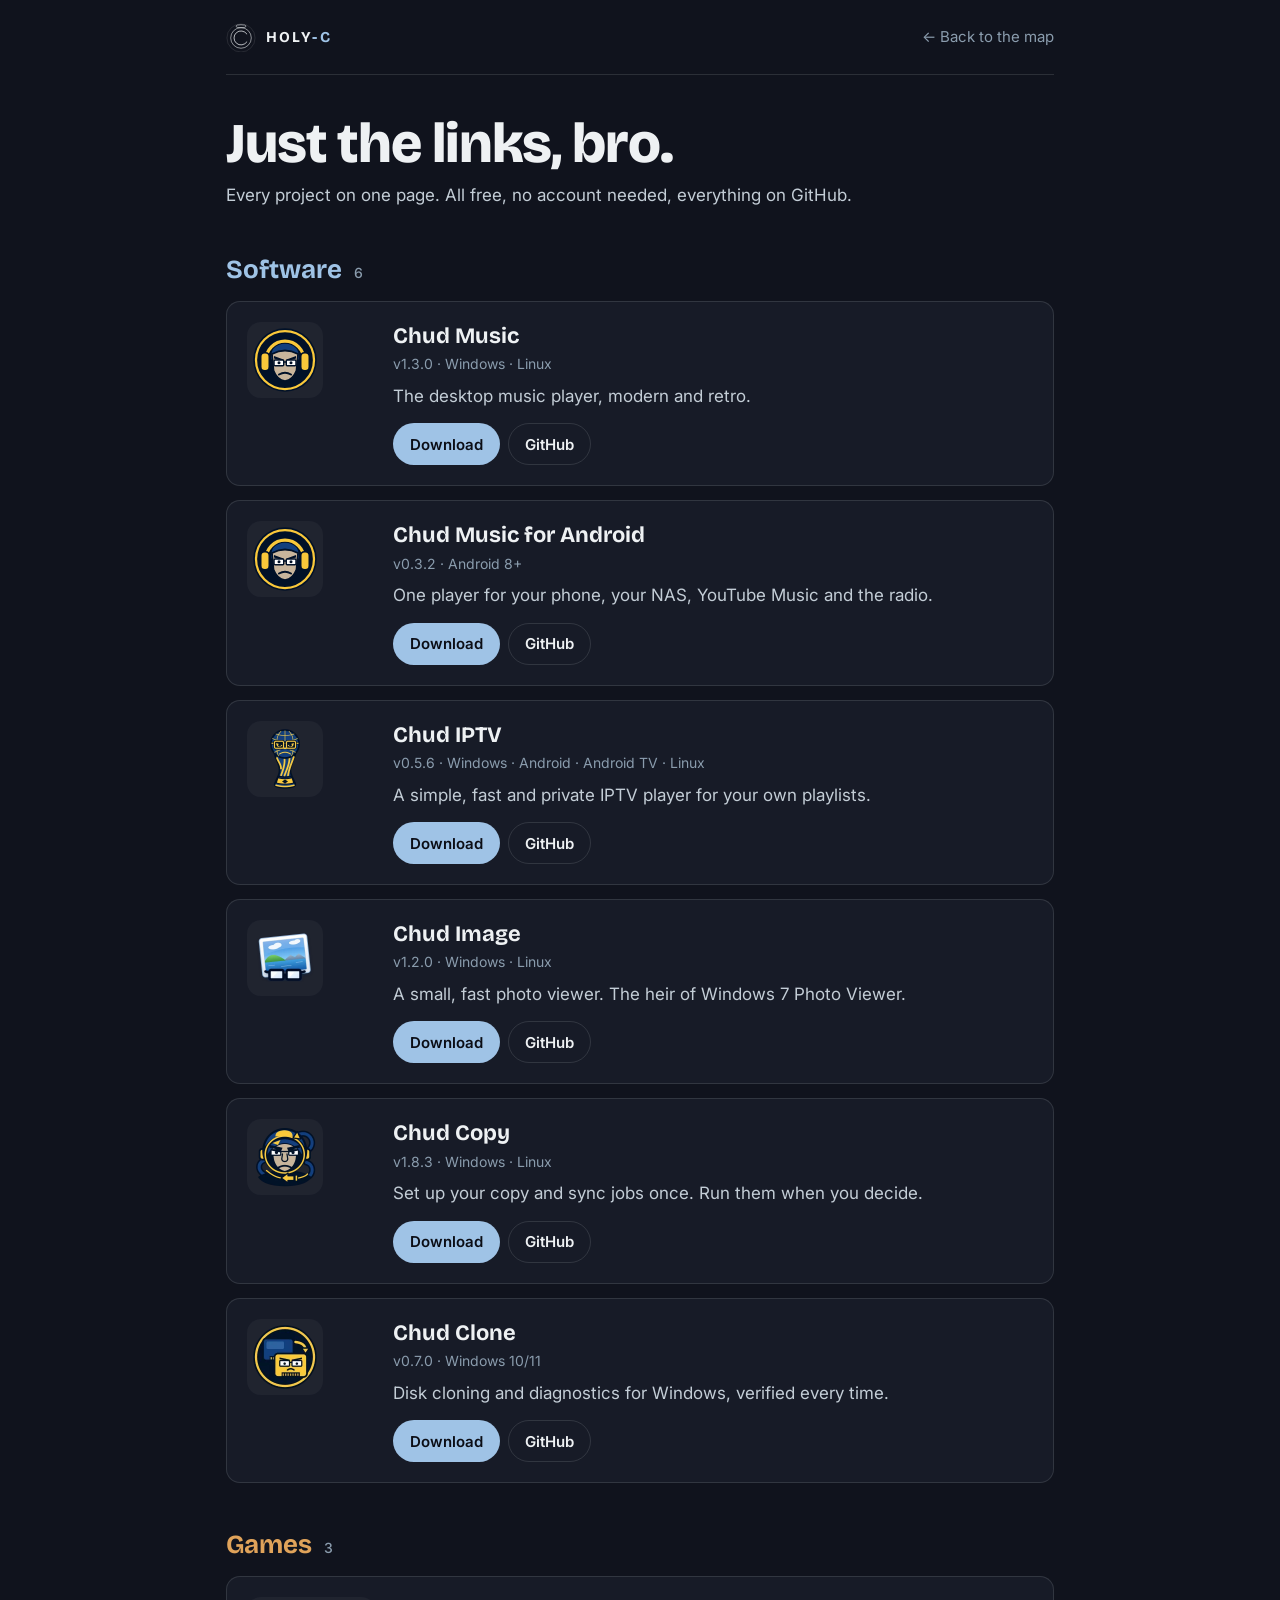
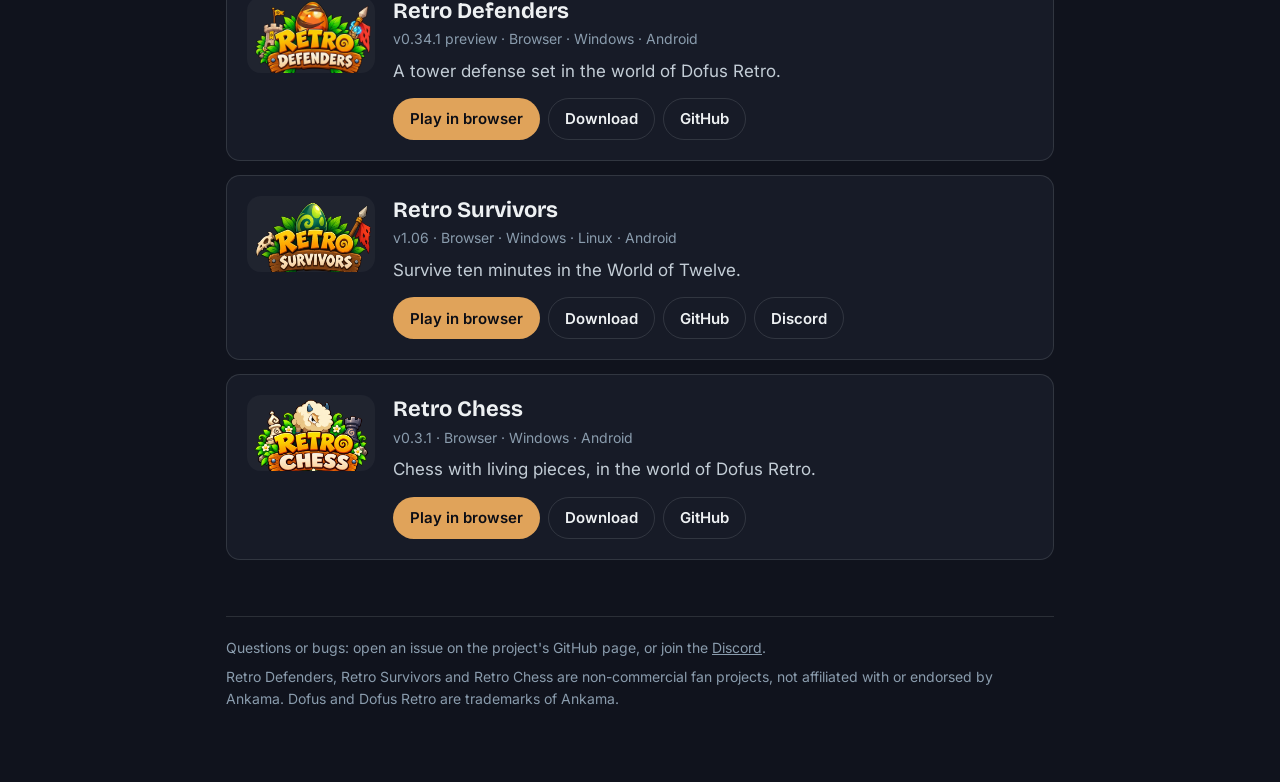
==== links/index.html @ c4fdc3a6 "Add "Just the links, bro": a plain page with every project /links/ lists software and games from dat" ====
<!DOCTYPE html>
<html lang="en">
<head>
  <meta charset="utf-8">
  <meta name="viewport" content="width=device-width, initial-scale=1, viewport-fit=cover">
  <title>Just the links — Holy-C</title>
  <meta name="description" content="Every Holy-C project on one plain page: free apps and Dofus Retro fan games, with download, play and GitHub links.">
  <meta name="theme-color" content="#10131d">
  <meta property="og:title" content="Just the links — Holy-C">
  <meta property="og:description" content="Every Holy-C project on one plain page, with download, play and GitHub links.">
  <meta property="og:url" content="https://holy-c.men/links/">
  <meta property="og:image" content="https://holy-c.men/assets/og.png">
  <link rel="canonical" href="https://holy-c.men/links/">
  <link rel="icon" href="/favicon.svg" type="image/svg+xml">
  <link rel="preconnect" href="https://fonts.googleapis.com">
  <link rel="preconnect" href="https://fonts.gstatic.com" crossorigin>
  <link href="https://fonts.googleapis.com/css2?family=Bricolage+Grotesque:opsz,wdth,wght@12..96,75..100,600..800&family=Inter:wght@400;500;600&display=swap" rel="stylesheet">
  <style>
    :root {
      --bg: #10131d;
      --card: #171b27;
      --ink: #eef1f3;
      --ink-dim: #c3cdd6;
      --muted: #8a9cad;
      --line: rgba(238, 241, 243, 0.12);
      --accent: #9fc3e6;
      --display: "Bricolage Grotesque", "Segoe UI", system-ui, sans-serif;
      --sans: "Inter", system-ui, -apple-system, "Segoe UI", sans-serif;
    }
    * { box-sizing: border-box; }
    html { font-stretch: 84%; -webkit-text-size-adjust: 100%; }
    body { margin: 0; background: var(--bg); color: var(--ink); font: 400 17px/1.55 var(--sans); font-stretch: 100%; }
    a { color: inherit; }
    .wrap { max-width: 860px; margin: 0 auto; padding: 0 16px 64px; }

    .top { display: flex; align-items: center; justify-content: space-between; gap: 16px; padding: 22px 0; border-bottom: 1px solid var(--line); }
    .brand { display: inline-flex; align-items: center; gap: 10px; text-decoration: none; font: 700 15px/1 var(--display); letter-spacing: 0.14em; }
    .brand svg { width: 30px; height: 30px; color: var(--ink); }
    .brand em { font-style: normal; color: var(--accent); }
    .back { color: var(--muted); font-size: 15px; text-decoration: none; white-space: nowrap; }
    .back:hover { color: var(--ink); text-decoration: underline; }

    h1 { font: 800 clamp(36px, 7vw, 56px)/1.02 var(--display); letter-spacing: -0.02em; margin: 40px 0 10px; }
    .lead { color: var(--ink-dim); margin: 0 0 8px; max-width: 60ch; }

    h2 { display: flex; align-items: baseline; gap: 12px; font: 700 26px/1.1 var(--display); margin: 48px 0 16px; color: var(--zone, var(--accent)); }
    h2 small { font: 500 14px/1 var(--sans); color: var(--muted); }

    .list { list-style: none; margin: 0; padding: 0; display: grid; gap: 14px; }
    .item { display: grid; grid-template-columns: 128px 1fr; gap: 18px; padding: 20px; background: var(--card); border: 1px solid var(--line); border-radius: 14px; }
    .logo { width: 76px; height: 76px; border-radius: 14px; background: rgba(255, 255, 255, 0.04); display: grid; place-items: center; overflow: hidden; }
    .logo img { width: 100%; height: 100%; object-fit: contain; padding: 6px; }
    .logo.wide { width: 128px; }
    .logo.wide img { padding: 4px; }
    .name { font: 700 22px/1.15 var(--display); margin: 2px 0 4px; }
    .meta { color: var(--muted); font-size: 14px; margin: 0 0 8px; }
    .desc { color: var(--ink-dim); margin: 0 0 14px; }
    .links { display: flex; flex-wrap: wrap; gap: 8px; }
    .links a { display: inline-flex; align-items: center; min-height: 42px; padding: 0 16px; border: 1px solid var(--line); border-radius: 999px; font: 600 15px/1 var(--sans); text-decoration: none; transition: background 0.15s, border-color 0.15s; }
    .links a:hover, .links a:focus-visible { border-color: var(--zone, var(--accent)); background: rgba(255, 255, 255, 0.05); }
    .links a.main { background: var(--zone, var(--accent)); border-color: transparent; color: #0b0d15; }
    .links a.main:hover { filter: brightness(1.08); background: var(--zone, var(--accent)); }

    .foot { margin-top: 56px; padding-top: 20px; border-top: 1px solid var(--line); color: var(--muted); font-size: 14px; }
    .foot p { margin: 0 0 8px; }
    .msg { color: var(--ink-dim); margin-top: 32px; }

    @media (max-width: 520px) {
      body { font-size: 16px; }
      .item { grid-template-columns: 1fr; gap: 12px; padding: 16px; }
      .logo { width: 64px; height: 64px; border-radius: 12px; }
      .logo.wide { width: 112px; }
      .name { font-size: 20px; }
      .links a { flex: 1 1 auto; justify-content: center; }
    }
  </style>
</head>
<body>
  <svg width="0" height="0" style="position:absolute" aria-hidden="true">
    <symbol id="mark" viewBox="0 0 64 64">
      <circle cx="32" cy="34" r="22" fill="none" stroke="currentColor" stroke-width="1.2"/>
      <path d="M44.5 25.5A15 15 0 1 0 44.5 42.5" fill="none" stroke="currentColor" stroke-width="1.6" stroke-linecap="round"/>
      <ellipse cx="32" cy="9" rx="11" ry="3.2" fill="none" stroke="currentColor" stroke-width="1.2"/>
      <circle cx="32" cy="34" r="30" fill="none" stroke="currentColor" stroke-width=".5" opacity=".45"/>
    </symbol>
  </svg>

  <div class="wrap">
    <header class="top">
      <a class="brand" href="/" aria-label="Holy-C home"><svg aria-hidden="true"><use href="#mark"/></svg><span>HOLY<em>-C</em></span></a>
      <a class="back" href="/">← Back to the map</a>
    </header>

    <main>
      <h1>Just the links, bro.</h1>
      <p class="lead">Every project on one page. All free, no account needed, everything on GitHub.</p>
      <div id="list"><p class="msg">Loading…</p></div>
      <noscript><p class="msg">This list needs JavaScript. Everything is also on <a href="https://github.com/BigFatDeuce">github.com/BigFatDeuce</a>.</p></noscript>
    </main>

    <footer class="foot">
      <p>Questions or bugs: open an issue on the project's GitHub page, or join the <a href="https://discord.gg/N8f62M2eaK">Discord</a>.</p>
      <p id="legal"></p>
    </footer>
  </div>

  <script>
    (function () {
      var esc = function (s) {
        return String(s == null ? '' : s).replace(/[&<>"']/g, function (c) {
          return { '&': '&amp;', '<': '&lt;', '>': '&gt;', '"': '&quot;', "'": '&#39;' }[c];
        });
      };
      // Paths in projects.json are relative to the site root.
      var url = function (p) { return /^(https?:)?\//.test(p) ? p : '/' + p; };

      // Same rules as linksOf() in js/main.js.
      function linksOf(p) {
        var L = p.links || {}, out = [];
        if (L.play) out.push(['Play in browser', L.play]);
        if (L.download !== false && (L.download || p.repo)) out.push(['Download', L.download || 'https://github.com/' + p.repo + '/releases' + (p.prerelease ? '' : '/latest')]);
        if (L.website) out.push(['Website', L.website]);
        if (L.github !== false && (L.github || p.repo)) out.push(['GitHub', L.github || 'https://github.com/' + p.repo]);
        if (L.discord) out.push(['Discord', L.discord]);
        return out;
      }

      function card(p) {
        var meta = (p.version ? 'v' + p.version + (p.prerelease ? ' preview' : '') + ' · ' : '') + (p.platforms || []).join(' · ');
        var links = linksOf(p).map(function (l, i) {
          return '<a' + (i === 0 ? ' class="main"' : '') + ' href="' + esc(l[1]) + '" target="_blank" rel="noopener">' + esc(l[0]) + '</a>';
        }).join('');
        return '<li class="item">' +
          '<div class="logo' + (p.logoWide ? ' wide' : '') + '">' + (p.logo ? '<img src="' + esc(url(p.logo)) + '" alt="" width="76" height="76" decoding="async">' : '') + '</div>' +
          '<div><h3 class="name">' + esc(p.name) + '</h3>' +
          '<p class="meta">' + esc(meta) + '</p>' +
          '<p class="desc">' + esc(p.tagline) + '</p>' +
          '<div class="links">' + links + '</div></div></li>';
      }

      fetch('/data/projects.json', { cache: 'no-cache' })
        .then(function (r) { if (!r.ok) throw new Error('HTTP ' + r.status); return r.json(); })
        .then(function (d) {
          var html = (d.regions || []).map(function (r) {
            var items = d.projects.filter(function (p) { return p.region === r.id; });
            if (!items.length) return '';
            return '<section style="--zone:' + esc(r.color) + '"><h2>' + esc(r.title) + ' <small>' + items.length + '</small></h2>' +
              '<ul class="list">' + items.map(card).join('') + '</ul></section>';
          }).join('');
          document.getElementById('list').innerHTML = html;

          var games = d.projects.filter(function (p) { return p.region === 'games'; }).map(function (p) { return p.name; });
          if (games.length) {
            var names = games.length > 1 ? games.slice(0, -1).join(', ') + ' and ' + games[games.length - 1] : games[0];
            document.getElementById('legal').textContent = names + (games.length > 1 ? ' are' : ' is a') + ' non-commercial fan project' + (games.length > 1 ? 's' : '') + ', not affiliated with or endorsed by Ankama. Dofus and Dofus Retro are trademarks of Ankama.';
          }
        })
        .catch(function () {
          document.getElementById('list').innerHTML = '<p class="msg">Could not load the list. Everything is on <a href="https://github.com/BigFatDeuce">github.com/BigFatDeuce</a>.</p>';
        });
    })();
  </script>
</body>
</html>
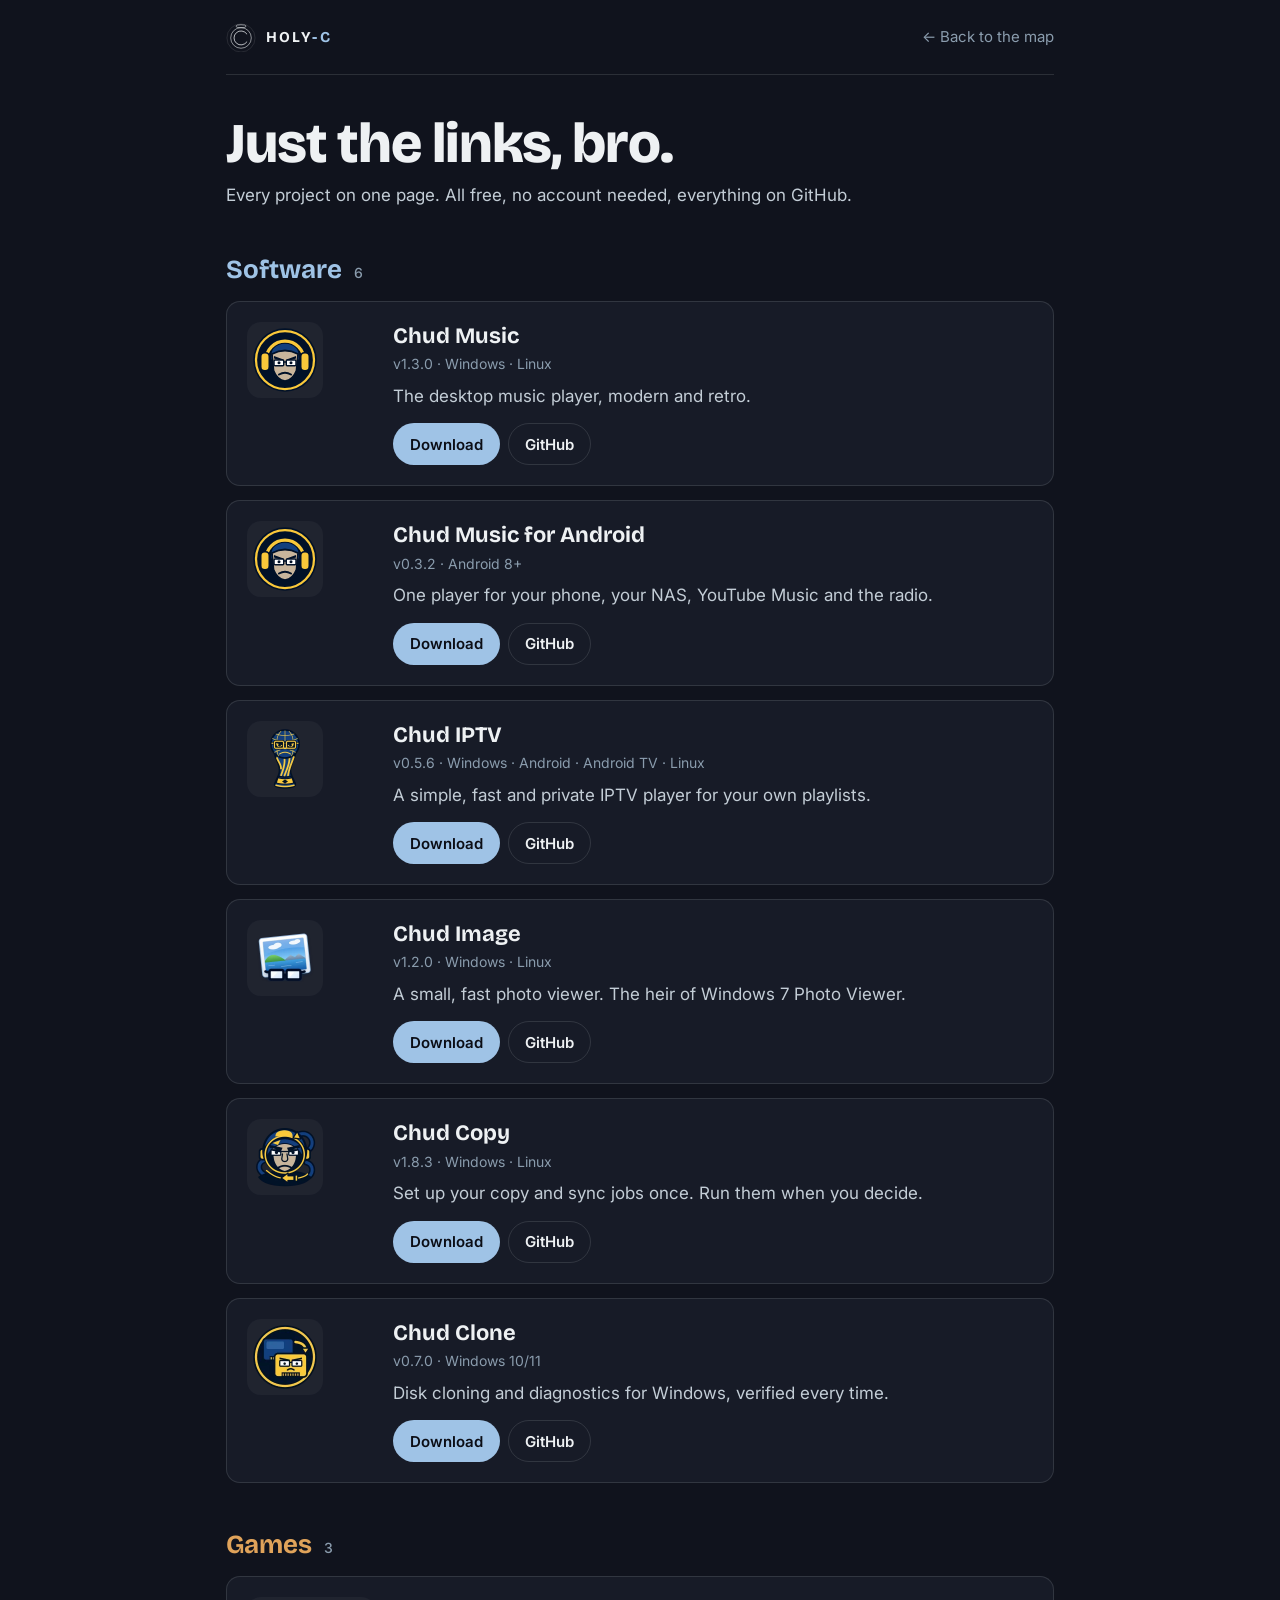
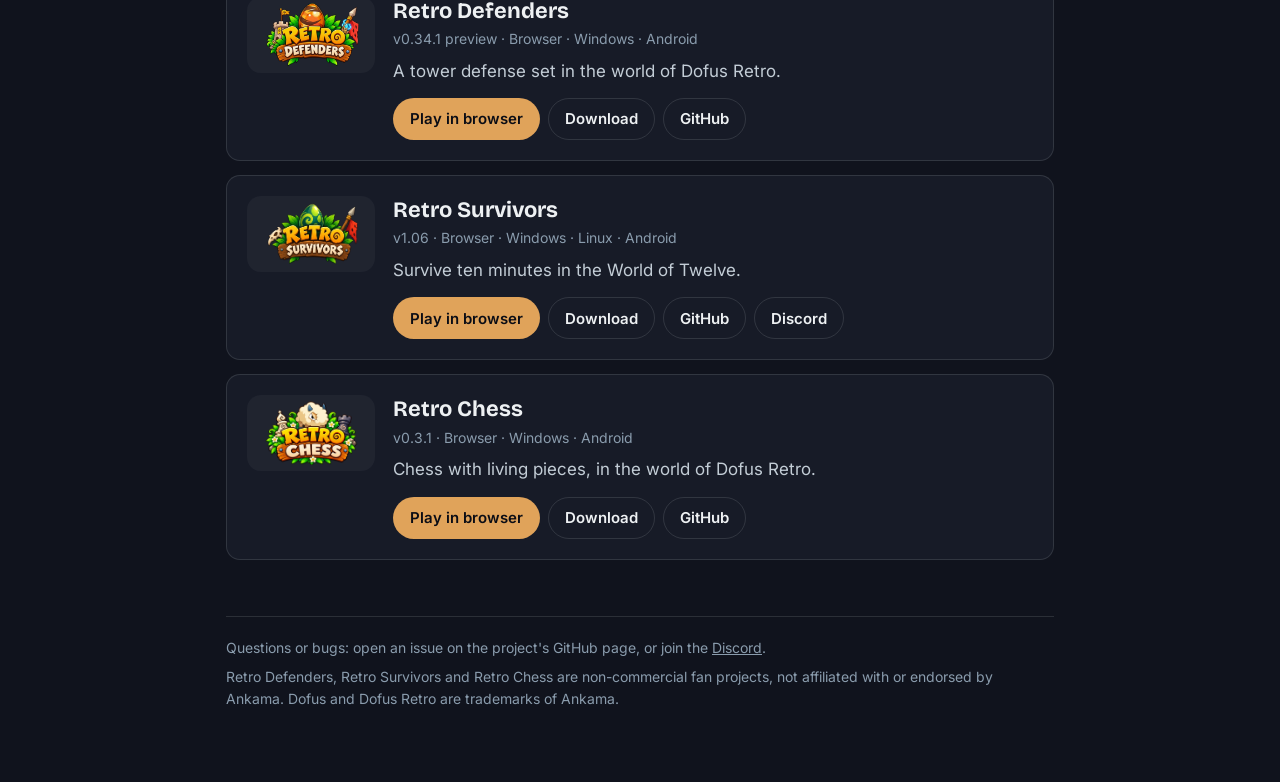
==== commit 9a2e2d0b: "Links page: fit logos inside their frame instead of cropping the bottom Co-Authored-By: Claude Opus " ====
--- a/links/index.html
+++ b/links/index.html
@@ -48,10 +48,9 @@
 
     .list { list-style: none; margin: 0; padding: 0; display: grid; gap: 14px; }
     .item { display: grid; grid-template-columns: 128px 1fr; gap: 18px; padding: 20px; background: var(--card); border: 1px solid var(--line); border-radius: 14px; }
-    .logo { width: 76px; height: 76px; border-radius: 14px; background: rgba(255, 255, 255, 0.04); display: grid; place-items: center; overflow: hidden; }
-    .logo img { width: 100%; height: 100%; object-fit: contain; padding: 6px; }
+    .logo { position: relative; width: 76px; height: 76px; border-radius: 14px; background: rgba(255, 255, 255, 0.04); overflow: hidden; }
+    .logo img { position: absolute; inset: 0; width: 100%; height: 100%; object-fit: contain; padding: 6px; }
     .logo.wide { width: 128px; }
-    .logo.wide img { padding: 4px; }
     .name { font: 700 22px/1.15 var(--display); margin: 2px 0 4px; }
     .meta { color: var(--muted); font-size: 14px; margin: 0 0 8px; }
     .desc { color: var(--ink-dim); margin: 0 0 14px; }
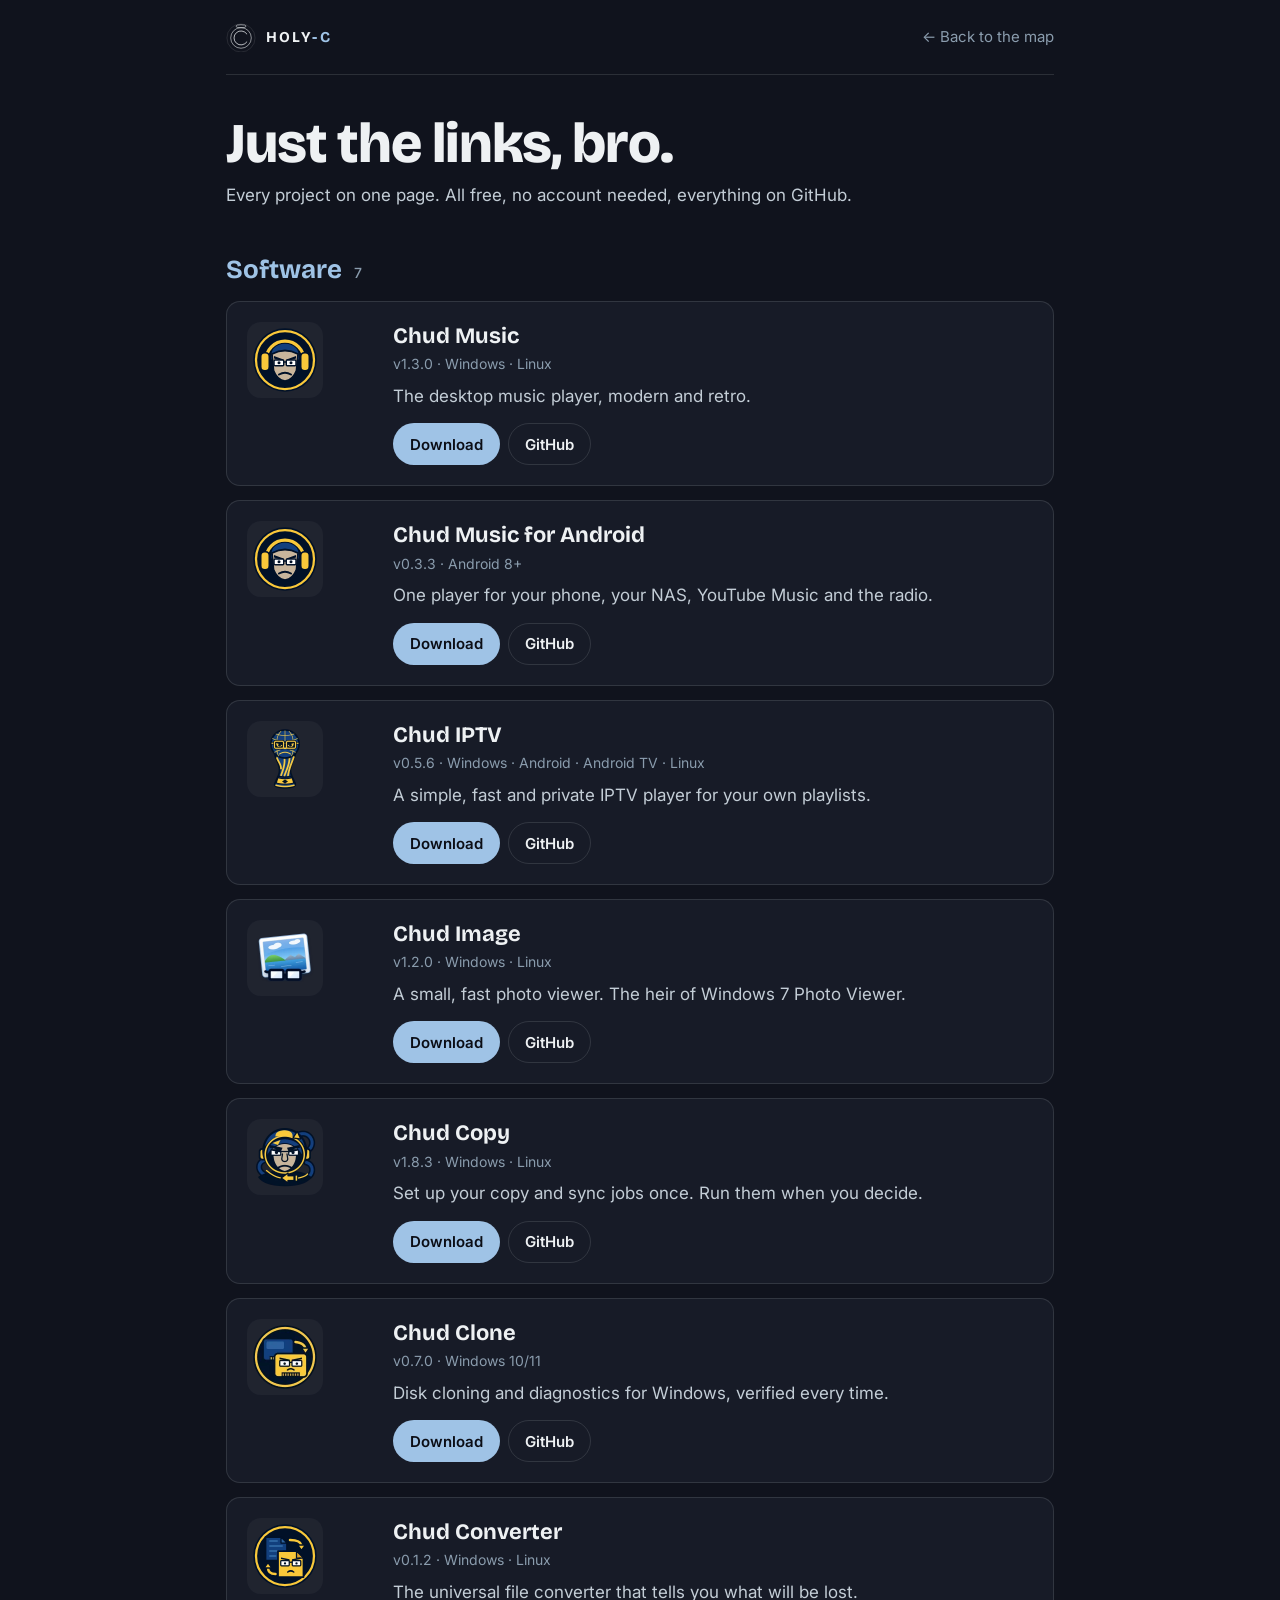
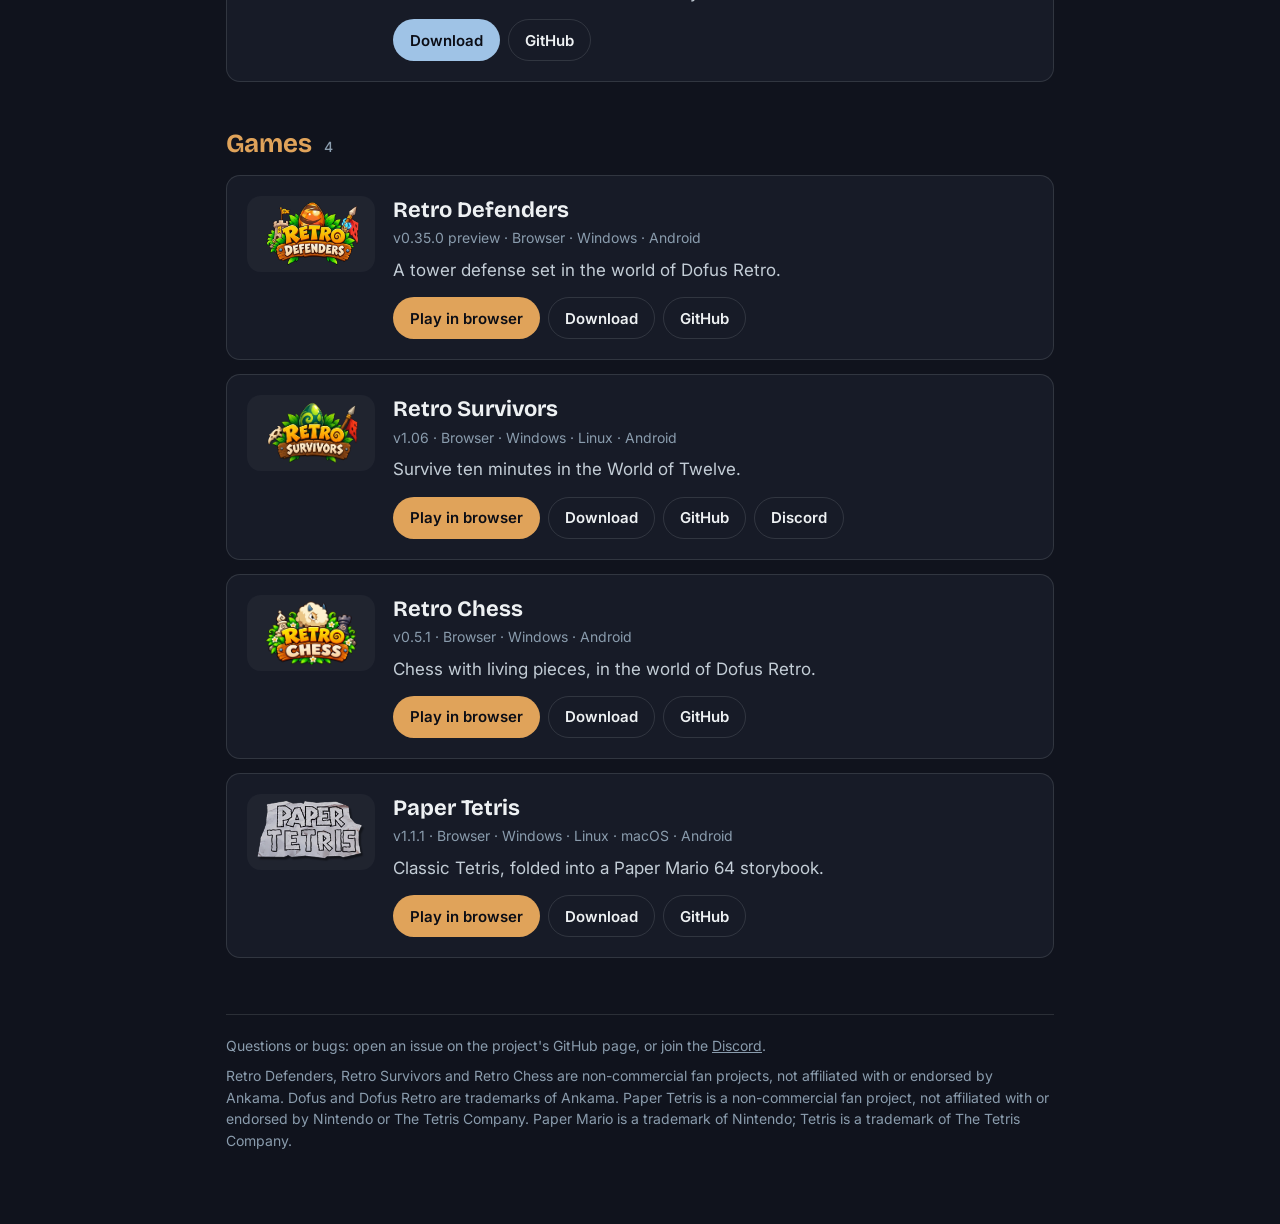
==== commit 258d1edd: "Add Chud Converter and Paper Tetris; add new projects automatically - New projects: Chud Converter 0" ====
--- a/links/index.html
+++ b/links/index.html
@@ -4,7 +4,7 @@
   <meta charset="utf-8">
   <meta name="viewport" content="width=device-width, initial-scale=1, viewport-fit=cover">
   <title>Just the links — Holy-C</title>
-  <meta name="description" content="Every Holy-C project on one plain page: free apps and Dofus Retro fan games, with download, play and GitHub links.">
+  <meta name="description" content="Every Holy-C project on one plain page: free apps and fan games, with download, play and GitHub links.">
   <meta name="theme-color" content="#10131d">
   <meta property="og:title" content="Just the links — Holy-C">
   <meta property="og:description" content="Every Holy-C project on one plain page, with download, play and GitHub links.">
@@ -148,11 +148,7 @@
           }).join('');
           document.getElementById('list').innerHTML = html;
 
-          var games = d.projects.filter(function (p) { return p.region === 'games'; }).map(function (p) { return p.name; });
-          if (games.length) {
-            var names = games.length > 1 ? games.slice(0, -1).join(', ') + ' and ' + games[games.length - 1] : games[0];
-            document.getElementById('legal').textContent = names + (games.length > 1 ? ' are' : ' is a') + ' non-commercial fan project' + (games.length > 1 ? 's' : '') + ', not affiliated with or endorsed by Ankama. Dofus and Dofus Retro are trademarks of Ankama.';
-          }
+          document.getElementById('legal').textContent = ((d.site && d.site.legal) || []).join(' ');
         })
         .catch(function () {
           document.getElementById('list').innerHTML = '<p class="msg">Could not load the list. Everything is on <a href="https://github.com/BigFatDeuce">github.com/BigFatDeuce</a>.</p>';
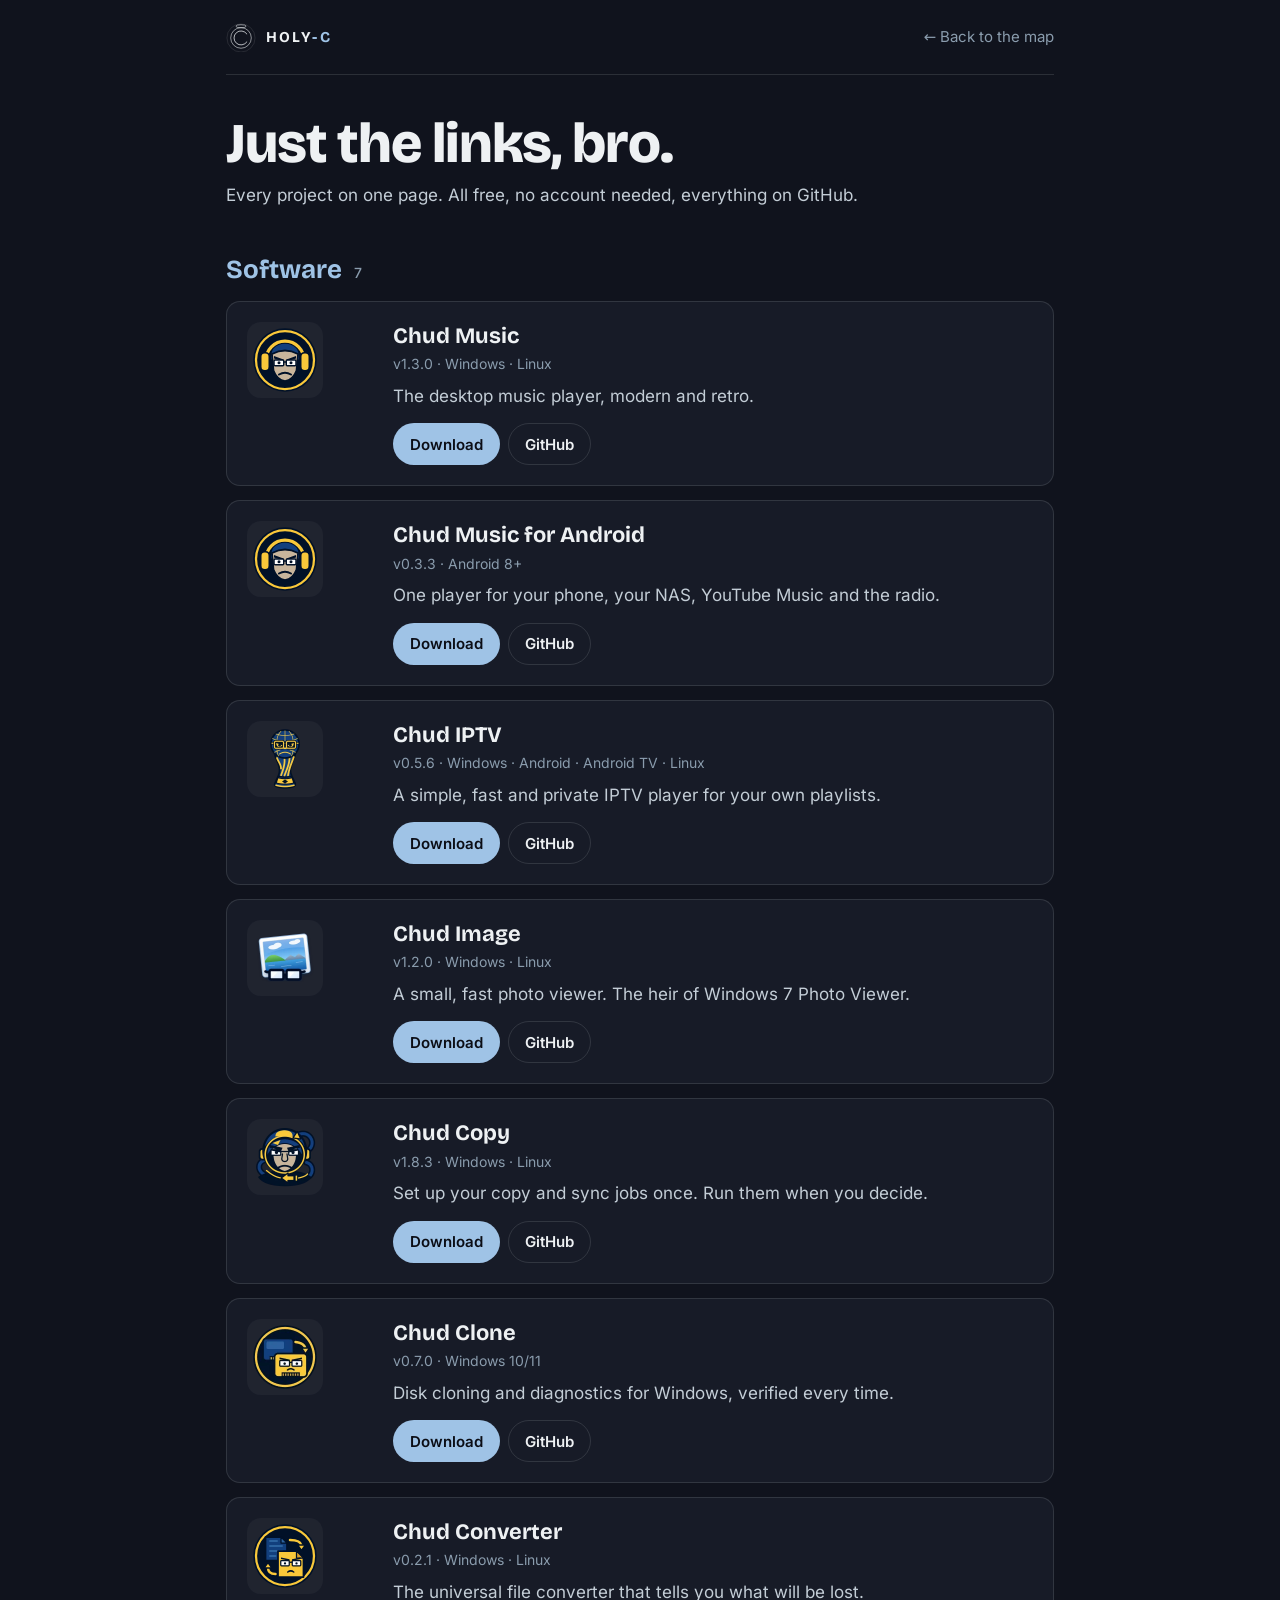
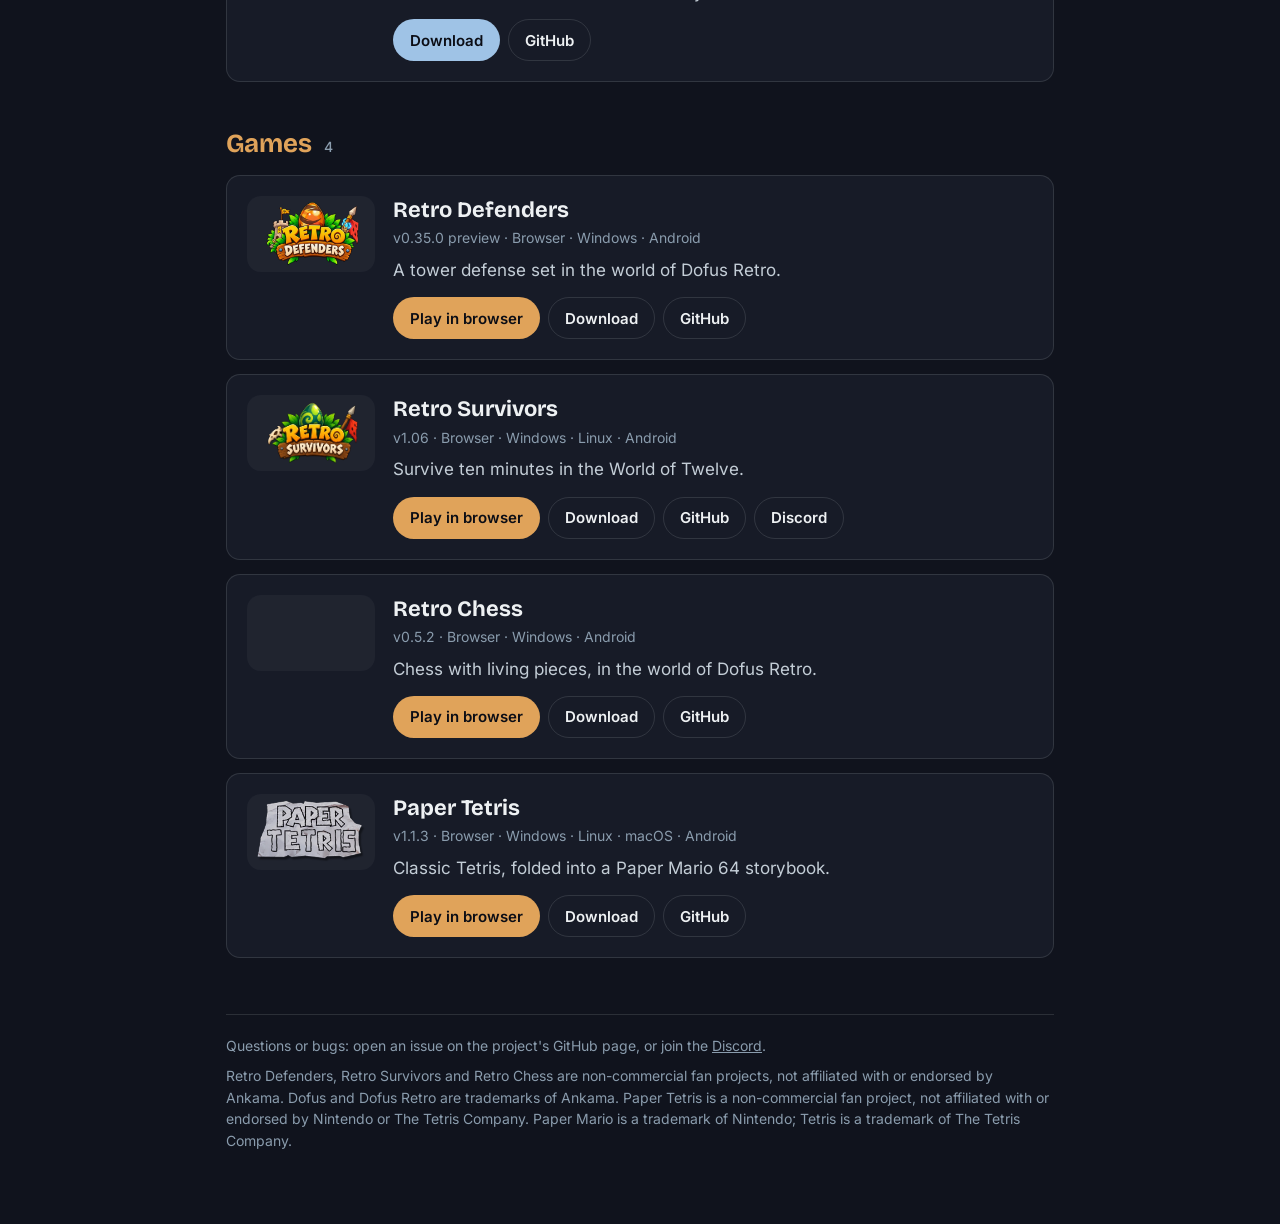
==== commit 5d0562e2: "Self-host the fonts so visitors never contact Google Bricolage Grotesque (variable), Chakra Petch 70" ====
--- a/links/index.html
+++ b/links/index.html
@@ -12,10 +12,13 @@
   <meta property="og:image" content="https://holy-c.men/assets/og.png">
   <link rel="canonical" href="https://holy-c.men/links/">
   <link rel="icon" href="/favicon.svg" type="image/svg+xml">
-  <link rel="preconnect" href="https://fonts.googleapis.com">
-  <link rel="preconnect" href="https://fonts.gstatic.com" crossorigin>
-  <link href="https://fonts.googleapis.com/css2?family=Bricolage+Grotesque:opsz,wdth,wght@12..96,75..100,600..800&family=Inter:wght@400;500;600&display=swap" rel="stylesheet">
+  <link rel="preload" href="/assets/fonts/inter-latin.woff2" as="font" type="font/woff2" crossorigin>
   <style>
+    /* Self-hosted fonts (SIL OFL, see /assets/fonts/OFL.txt): visitors never contact Google. */
+    @font-face { font-family: "Bricolage Grotesque"; font-style: normal; font-weight: 200 800; font-stretch: 75% 100%; font-display: swap; src: url("/assets/fonts/bricolage-grotesque-latin-ext.woff2") format("woff2"); unicode-range: U+0100-02BA, U+02BD-02C5, U+02C7-02CC, U+02CE-02D7, U+02DD-02FF, U+0304, U+0308, U+0329, U+1D00-1DBF, U+1E00-1E9F, U+1EF2-1EFF, U+2020, U+20A0-20AB, U+20AD-20C4, U+2113, U+2C60-2C7F, U+A720-A7FF; }
+    @font-face { font-family: "Bricolage Grotesque"; font-style: normal; font-weight: 200 800; font-stretch: 75% 100%; font-display: swap; src: url("/assets/fonts/bricolage-grotesque-latin.woff2") format("woff2"); unicode-range: U+0000-00FF, U+0131, U+0152-0153, U+02BB-02BC, U+02C6, U+02DA, U+02DC, U+0304, U+0308, U+0329, U+2000-206F, U+20AC, U+2122, U+2191, U+2193, U+2212, U+2215, U+FEFF, U+FFFD; }
+    @font-face { font-family: "Inter"; font-style: normal; font-weight: 400 600; font-display: swap; src: url("/assets/fonts/inter-latin-ext.woff2") format("woff2"); unicode-range: U+0100-02BA, U+02BD-02C5, U+02C7-02CC, U+02CE-02D7, U+02DD-02FF, U+0304, U+0308, U+0329, U+1D00-1DBF, U+1E00-1E9F, U+1EF2-1EFF, U+2020, U+20A0-20AB, U+20AD-20C4, U+2113, U+2C60-2C7F, U+A720-A7FF; }
+    @font-face { font-family: "Inter"; font-style: normal; font-weight: 400 600; font-display: swap; src: url("/assets/fonts/inter-latin.woff2") format("woff2"); unicode-range: U+0000-00FF, U+0131, U+0152-0153, U+02BB-02BC, U+02C6, U+02DA, U+02DC, U+0304, U+0308, U+0329, U+2000-206F, U+20AC, U+2122, U+2191, U+2193, U+2212, U+2215, U+FEFF, U+FFFD; }
     :root {
       --bg: #10131d;
       --card: #171b27;
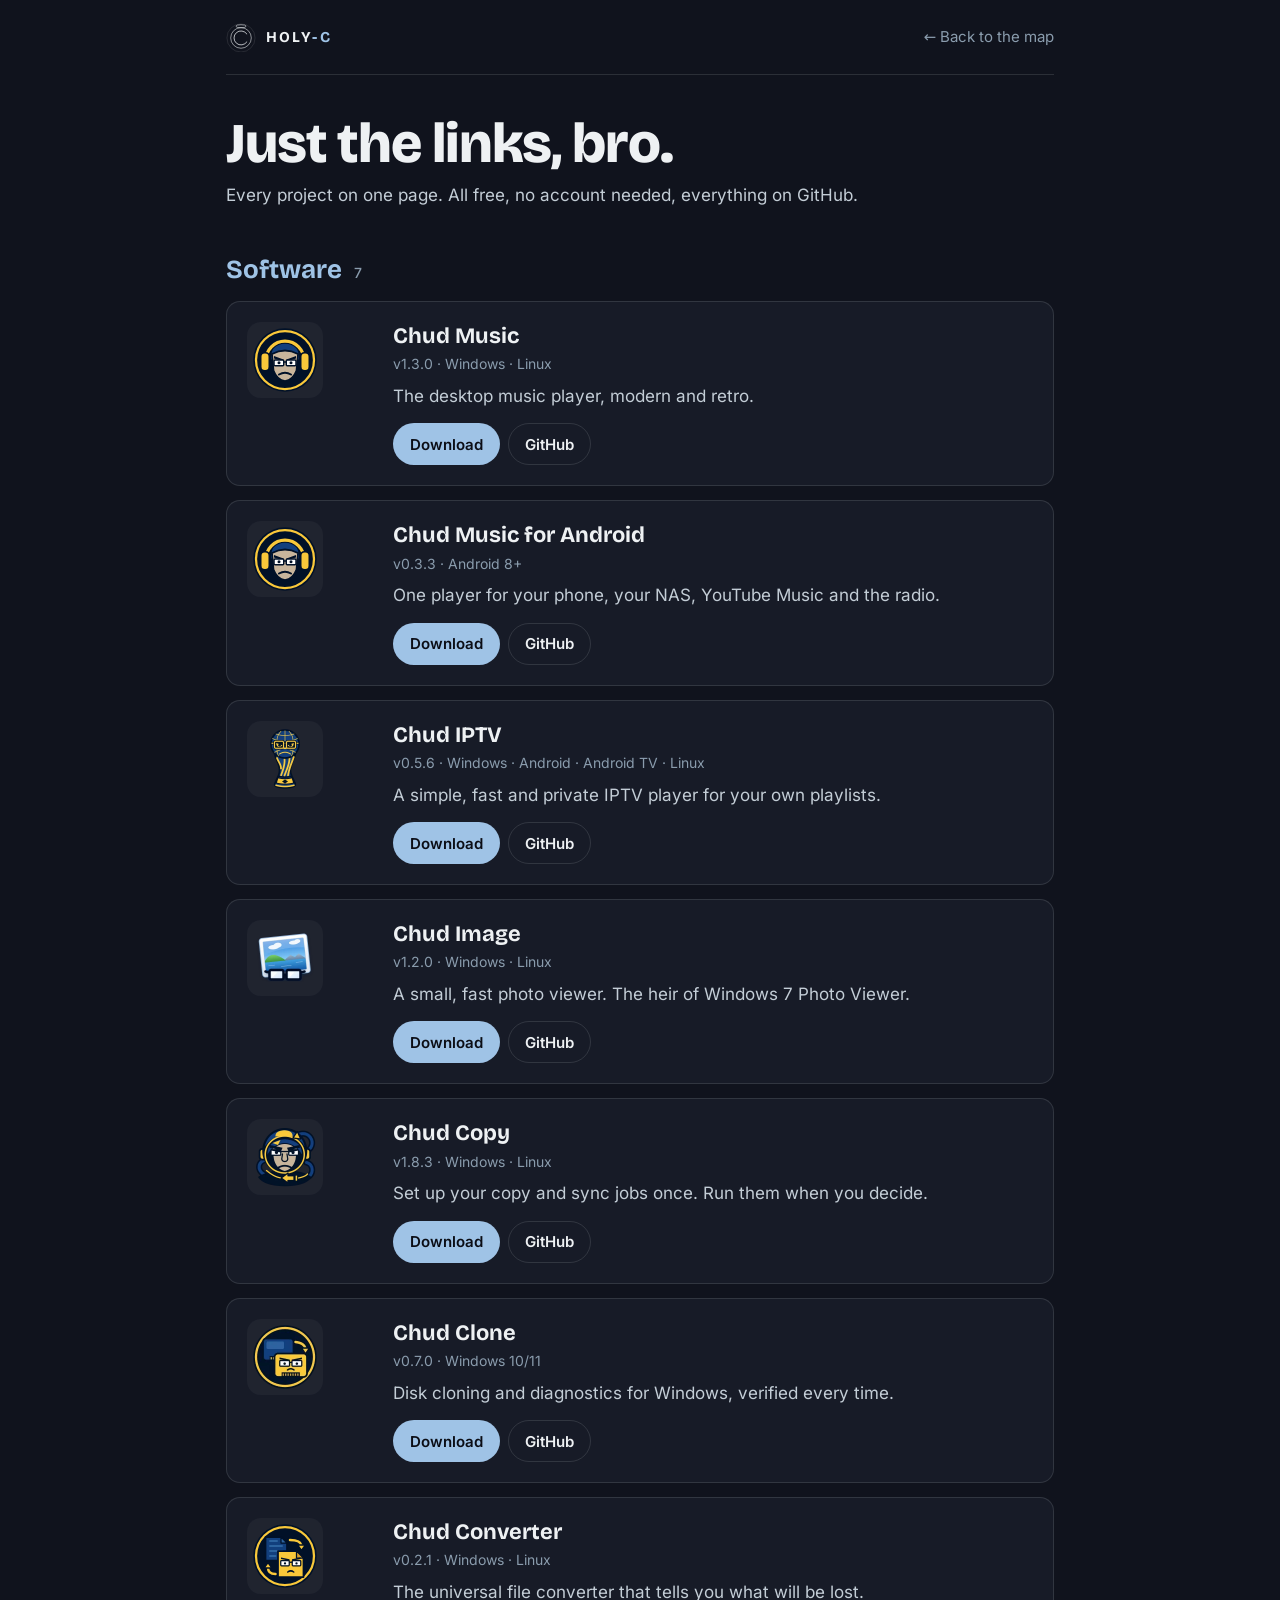
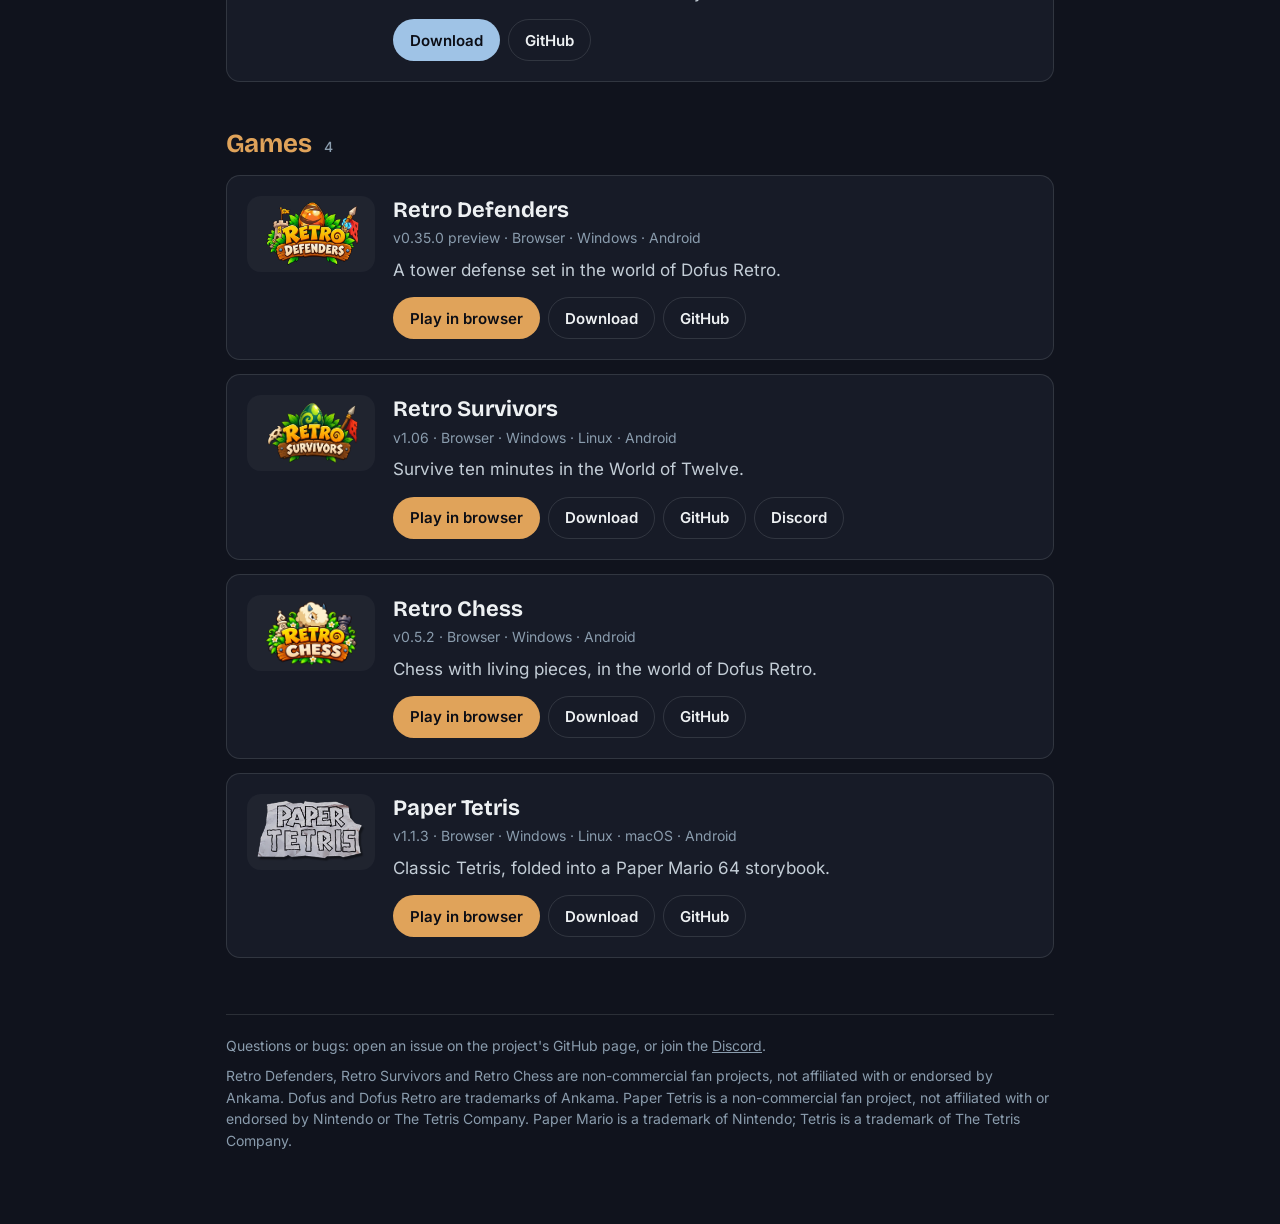
==== commit 4f926431: "Add a strict Content-Security-Policy and other security headers - CSP: only same-origin scripts, sty" ====
--- a/links/index.html
+++ b/links/index.html
@@ -13,69 +13,7 @@
   <link rel="canonical" href="https://holy-c.men/links/">
   <link rel="icon" href="/favicon.svg" type="image/svg+xml">
   <link rel="preload" href="/assets/fonts/inter-latin.woff2" as="font" type="font/woff2" crossorigin>
-  <style>
-    /* Self-hosted fonts (SIL OFL, see /assets/fonts/OFL.txt): visitors never contact Google. */
-    @font-face { font-family: "Bricolage Grotesque"; font-style: normal; font-weight: 200 800; font-stretch: 75% 100%; font-display: swap; src: url("/assets/fonts/bricolage-grotesque-latin-ext.woff2") format("woff2"); unicode-range: U+0100-02BA, U+02BD-02C5, U+02C7-02CC, U+02CE-02D7, U+02DD-02FF, U+0304, U+0308, U+0329, U+1D00-1DBF, U+1E00-1E9F, U+1EF2-1EFF, U+2020, U+20A0-20AB, U+20AD-20C4, U+2113, U+2C60-2C7F, U+A720-A7FF; }
-    @font-face { font-family: "Bricolage Grotesque"; font-style: normal; font-weight: 200 800; font-stretch: 75% 100%; font-display: swap; src: url("/assets/fonts/bricolage-grotesque-latin.woff2") format("woff2"); unicode-range: U+0000-00FF, U+0131, U+0152-0153, U+02BB-02BC, U+02C6, U+02DA, U+02DC, U+0304, U+0308, U+0329, U+2000-206F, U+20AC, U+2122, U+2191, U+2193, U+2212, U+2215, U+FEFF, U+FFFD; }
-    @font-face { font-family: "Inter"; font-style: normal; font-weight: 400 600; font-display: swap; src: url("/assets/fonts/inter-latin-ext.woff2") format("woff2"); unicode-range: U+0100-02BA, U+02BD-02C5, U+02C7-02CC, U+02CE-02D7, U+02DD-02FF, U+0304, U+0308, U+0329, U+1D00-1DBF, U+1E00-1E9F, U+1EF2-1EFF, U+2020, U+20A0-20AB, U+20AD-20C4, U+2113, U+2C60-2C7F, U+A720-A7FF; }
-    @font-face { font-family: "Inter"; font-style: normal; font-weight: 400 600; font-display: swap; src: url("/assets/fonts/inter-latin.woff2") format("woff2"); unicode-range: U+0000-00FF, U+0131, U+0152-0153, U+02BB-02BC, U+02C6, U+02DA, U+02DC, U+0304, U+0308, U+0329, U+2000-206F, U+20AC, U+2122, U+2191, U+2193, U+2212, U+2215, U+FEFF, U+FFFD; }
-    :root {
-      --bg: #10131d;
-      --card: #171b27;
-      --ink: #eef1f3;
-      --ink-dim: #c3cdd6;
-      --muted: #8a9cad;
-      --line: rgba(238, 241, 243, 0.12);
-      --accent: #9fc3e6;
-      --display: "Bricolage Grotesque", "Segoe UI", system-ui, sans-serif;
-      --sans: "Inter", system-ui, -apple-system, "Segoe UI", sans-serif;
-    }
-    * { box-sizing: border-box; }
-    html { font-stretch: 84%; -webkit-text-size-adjust: 100%; }
-    body { margin: 0; background: var(--bg); color: var(--ink); font: 400 17px/1.55 var(--sans); font-stretch: 100%; }
-    a { color: inherit; }
-    .wrap { max-width: 860px; margin: 0 auto; padding: 0 16px 64px; }
-
-    .top { display: flex; align-items: center; justify-content: space-between; gap: 16px; padding: 22px 0; border-bottom: 1px solid var(--line); }
-    .brand { display: inline-flex; align-items: center; gap: 10px; text-decoration: none; font: 700 15px/1 var(--display); letter-spacing: 0.14em; }
-    .brand svg { width: 30px; height: 30px; color: var(--ink); }
-    .brand em { font-style: normal; color: var(--accent); }
-    .back { color: var(--muted); font-size: 15px; text-decoration: none; white-space: nowrap; }
-    .back:hover { color: var(--ink); text-decoration: underline; }
-
-    h1 { font: 800 clamp(36px, 7vw, 56px)/1.02 var(--display); letter-spacing: -0.02em; margin: 40px 0 10px; }
-    .lead { color: var(--ink-dim); margin: 0 0 8px; max-width: 60ch; }
-
-    h2 { display: flex; align-items: baseline; gap: 12px; font: 700 26px/1.1 var(--display); margin: 48px 0 16px; color: var(--zone, var(--accent)); }
-    h2 small { font: 500 14px/1 var(--sans); color: var(--muted); }
-
-    .list { list-style: none; margin: 0; padding: 0; display: grid; gap: 14px; }
-    .item { display: grid; grid-template-columns: 128px 1fr; gap: 18px; padding: 20px; background: var(--card); border: 1px solid var(--line); border-radius: 14px; }
-    .logo { position: relative; width: 76px; height: 76px; border-radius: 14px; background: rgba(255, 255, 255, 0.04); overflow: hidden; }
-    .logo img { position: absolute; inset: 0; width: 100%; height: 100%; object-fit: contain; padding: 6px; }
-    .logo.wide { width: 128px; }
-    .name { font: 700 22px/1.15 var(--display); margin: 2px 0 4px; }
-    .meta { color: var(--muted); font-size: 14px; margin: 0 0 8px; }
-    .desc { color: var(--ink-dim); margin: 0 0 14px; }
-    .links { display: flex; flex-wrap: wrap; gap: 8px; }
-    .links a { display: inline-flex; align-items: center; min-height: 42px; padding: 0 16px; border: 1px solid var(--line); border-radius: 999px; font: 600 15px/1 var(--sans); text-decoration: none; transition: background 0.15s, border-color 0.15s; }
-    .links a:hover, .links a:focus-visible { border-color: var(--zone, var(--accent)); background: rgba(255, 255, 255, 0.05); }
-    .links a.main { background: var(--zone, var(--accent)); border-color: transparent; color: #0b0d15; }
-    .links a.main:hover { filter: brightness(1.08); background: var(--zone, var(--accent)); }
-
-    .foot { margin-top: 56px; padding-top: 20px; border-top: 1px solid var(--line); color: var(--muted); font-size: 14px; }
-    .foot p { margin: 0 0 8px; }
-    .msg { color: var(--ink-dim); margin-top: 32px; }
-
-    @media (max-width: 520px) {
-      body { font-size: 16px; }
-      .item { grid-template-columns: 1fr; gap: 12px; padding: 16px; }
-      .logo { width: 64px; height: 64px; border-radius: 12px; }
-      .logo.wide { width: 112px; }
-      .name { font-size: 20px; }
-      .links a { flex: 1 1 auto; justify-content: center; }
-    }
-  </style>
+  <link rel="stylesheet" href="/links/links.css?v=1">
 </head>
 <body>
   <svg width="0" height="0" style="position:absolute" aria-hidden="true">
@@ -106,57 +44,6 @@
     </footer>
   </div>
 
-  <script>
-    (function () {
-      var esc = function (s) {
-        return String(s == null ? '' : s).replace(/[&<>"']/g, function (c) {
-          return { '&': '&amp;', '<': '&lt;', '>': '&gt;', '"': '&quot;', "'": '&#39;' }[c];
-        });
-      };
-      // Paths in projects.json are relative to the site root.
-      var url = function (p) { return /^(https?:)?\//.test(p) ? p : '/' + p; };
-
-      // Same rules as linksOf() in js/main.js.
-      function linksOf(p) {
-        var L = p.links || {}, out = [];
-        if (L.play) out.push(['Play in browser', L.play]);
-        if (L.download !== false && (L.download || p.repo)) out.push(['Download', L.download || 'https://github.com/' + p.repo + '/releases' + (p.prerelease ? '' : '/latest')]);
-        if (L.website) out.push(['Website', L.website]);
-        if (L.github !== false && (L.github || p.repo)) out.push(['GitHub', L.github || 'https://github.com/' + p.repo]);
-        if (L.discord) out.push(['Discord', L.discord]);
-        return out;
-      }
-
-      function card(p) {
-        var meta = (p.version ? 'v' + p.version + (p.prerelease ? ' preview' : '') + ' · ' : '') + (p.platforms || []).join(' · ');
-        var links = linksOf(p).map(function (l, i) {
-          return '<a' + (i === 0 ? ' class="main"' : '') + ' href="' + esc(l[1]) + '" target="_blank" rel="noopener">' + esc(l[0]) + '</a>';
-        }).join('');
-        return '<li class="item">' +
-          '<div class="logo' + (p.logoWide ? ' wide' : '') + '">' + (p.logo ? '<img src="' + esc(url(p.logo)) + '" alt="" width="76" height="76" decoding="async">' : '') + '</div>' +
-          '<div><h3 class="name">' + esc(p.name) + '</h3>' +
-          '<p class="meta">' + esc(meta) + '</p>' +
-          '<p class="desc">' + esc(p.tagline) + '</p>' +
-          '<div class="links">' + links + '</div></div></li>';
-      }
-
-      fetch('/data/projects.json', { cache: 'no-cache' })
-        .then(function (r) { if (!r.ok) throw new Error('HTTP ' + r.status); return r.json(); })
-        .then(function (d) {
-          var html = (d.regions || []).map(function (r) {
-            var items = d.projects.filter(function (p) { return p.region === r.id; });
-            if (!items.length) return '';
-            return '<section style="--zone:' + esc(r.color) + '"><h2>' + esc(r.title) + ' <small>' + items.length + '</small></h2>' +
-              '<ul class="list">' + items.map(card).join('') + '</ul></section>';
-          }).join('');
-          document.getElementById('list').innerHTML = html;
-
-          document.getElementById('legal').textContent = ((d.site && d.site.legal) || []).join(' ');
-        })
-        .catch(function () {
-          document.getElementById('list').innerHTML = '<p class="msg">Could not load the list. Everything is on <a href="https://github.com/BigFatDeuce">github.com/BigFatDeuce</a>.</p>';
-        });
-    })();
-  </script>
+  <script src="/links/links.js?v=1"></script>
 </body>
 </html>
--- a/links/links.css
+++ b/links/links.css
@@ -0,0 +1,61 @@
+/* "Just the links, bro" page. Self-hosted fonts (SIL OFL, see /assets/fonts/OFL.txt): visitors never contact Google. */
+@font-face { font-family: "Bricolage Grotesque"; font-style: normal; font-weight: 200 800; font-stretch: 75% 100%; font-display: swap; src: url("/assets/fonts/bricolage-grotesque-latin-ext.woff2") format("woff2"); unicode-range: U+0100-02BA, U+02BD-02C5, U+02C7-02CC, U+02CE-02D7, U+02DD-02FF, U+0304, U+0308, U+0329, U+1D00-1DBF, U+1E00-1E9F, U+1EF2-1EFF, U+2020, U+20A0-20AB, U+20AD-20C4, U+2113, U+2C60-2C7F, U+A720-A7FF; }
+@font-face { font-family: "Bricolage Grotesque"; font-style: normal; font-weight: 200 800; font-stretch: 75% 100%; font-display: swap; src: url("/assets/fonts/bricolage-grotesque-latin.woff2") format("woff2"); unicode-range: U+0000-00FF, U+0131, U+0152-0153, U+02BB-02BC, U+02C6, U+02DA, U+02DC, U+0304, U+0308, U+0329, U+2000-206F, U+20AC, U+2122, U+2191, U+2193, U+2212, U+2215, U+FEFF, U+FFFD; }
+@font-face { font-family: "Inter"; font-style: normal; font-weight: 400 600; font-display: swap; src: url("/assets/fonts/inter-latin-ext.woff2") format("woff2"); unicode-range: U+0100-02BA, U+02BD-02C5, U+02C7-02CC, U+02CE-02D7, U+02DD-02FF, U+0304, U+0308, U+0329, U+1D00-1DBF, U+1E00-1E9F, U+1EF2-1EFF, U+2020, U+20A0-20AB, U+20AD-20C4, U+2113, U+2C60-2C7F, U+A720-A7FF; }
+@font-face { font-family: "Inter"; font-style: normal; font-weight: 400 600; font-display: swap; src: url("/assets/fonts/inter-latin.woff2") format("woff2"); unicode-range: U+0000-00FF, U+0131, U+0152-0153, U+02BB-02BC, U+02C6, U+02DA, U+02DC, U+0304, U+0308, U+0329, U+2000-206F, U+20AC, U+2122, U+2191, U+2193, U+2212, U+2215, U+FEFF, U+FFFD; }
+:root {
+  --bg: #10131d;
+  --card: #171b27;
+  --ink: #eef1f3;
+  --ink-dim: #c3cdd6;
+  --muted: #8a9cad;
+  --line: rgba(238, 241, 243, 0.12);
+  --accent: #9fc3e6;
+  --display: "Bricolage Grotesque", "Segoe UI", system-ui, sans-serif;
+  --sans: "Inter", system-ui, -apple-system, "Segoe UI", sans-serif;
+}
+* { box-sizing: border-box; }
+html { font-stretch: 84%; -webkit-text-size-adjust: 100%; }
+body { margin: 0; background: var(--bg); color: var(--ink); font: 400 17px/1.55 var(--sans); font-stretch: 100%; }
+a { color: inherit; }
+.wrap { max-width: 860px; margin: 0 auto; padding: 0 16px 64px; }
+
+.top { display: flex; align-items: center; justify-content: space-between; gap: 16px; padding: 22px 0; border-bottom: 1px solid var(--line); }
+.brand { display: inline-flex; align-items: center; gap: 10px; text-decoration: none; font: 700 15px/1 var(--display); letter-spacing: 0.14em; }
+.brand svg { width: 30px; height: 30px; color: var(--ink); }
+.brand em { font-style: normal; color: var(--accent); }
+.back { color: var(--muted); font-size: 15px; text-decoration: none; white-space: nowrap; }
+.back:hover { color: var(--ink); text-decoration: underline; }
+
+h1 { font: 800 clamp(36px, 7vw, 56px)/1.02 var(--display); letter-spacing: -0.02em; margin: 40px 0 10px; }
+.lead { color: var(--ink-dim); margin: 0 0 8px; max-width: 60ch; }
+
+h2 { display: flex; align-items: baseline; gap: 12px; font: 700 26px/1.1 var(--display); margin: 48px 0 16px; color: var(--zone, var(--accent)); }
+h2 small { font: 500 14px/1 var(--sans); color: var(--muted); }
+
+.list { list-style: none; margin: 0; padding: 0; display: grid; gap: 14px; }
+.item { display: grid; grid-template-columns: 128px 1fr; gap: 18px; padding: 20px; background: var(--card); border: 1px solid var(--line); border-radius: 14px; }
+.logo { position: relative; width: 76px; height: 76px; border-radius: 14px; background: rgba(255, 255, 255, 0.04); overflow: hidden; }
+.logo img { position: absolute; inset: 0; width: 100%; height: 100%; object-fit: contain; padding: 6px; }
+.logo.wide { width: 128px; }
+.name { font: 700 22px/1.15 var(--display); margin: 2px 0 4px; }
+.meta { color: var(--muted); font-size: 14px; margin: 0 0 8px; }
+.desc { color: var(--ink-dim); margin: 0 0 14px; }
+.links { display: flex; flex-wrap: wrap; gap: 8px; }
+.links a { display: inline-flex; align-items: center; min-height: 42px; padding: 0 16px; border: 1px solid var(--line); border-radius: 999px; font: 600 15px/1 var(--sans); text-decoration: none; transition: background 0.15s, border-color 0.15s; }
+.links a:hover, .links a:focus-visible { border-color: var(--zone, var(--accent)); background: rgba(255, 255, 255, 0.05); }
+.links a.main { background: var(--zone, var(--accent)); border-color: transparent; color: #0b0d15; }
+.links a.main:hover { filter: brightness(1.08); background: var(--zone, var(--accent)); }
+
+.foot { margin-top: 56px; padding-top: 20px; border-top: 1px solid var(--line); color: var(--muted); font-size: 14px; }
+.foot p { margin: 0 0 8px; }
+.msg { color: var(--ink-dim); margin-top: 32px; }
+
+@media (max-width: 520px) {
+  body { font-size: 16px; }
+  .item { grid-template-columns: 1fr; gap: 12px; padding: 16px; }
+  .logo { width: 64px; height: 64px; border-radius: 12px; }
+  .logo.wide { width: 112px; }
+  .name { font-size: 20px; }
+  .links a { flex: 1 1 auto; justify-content: center; }
+}
